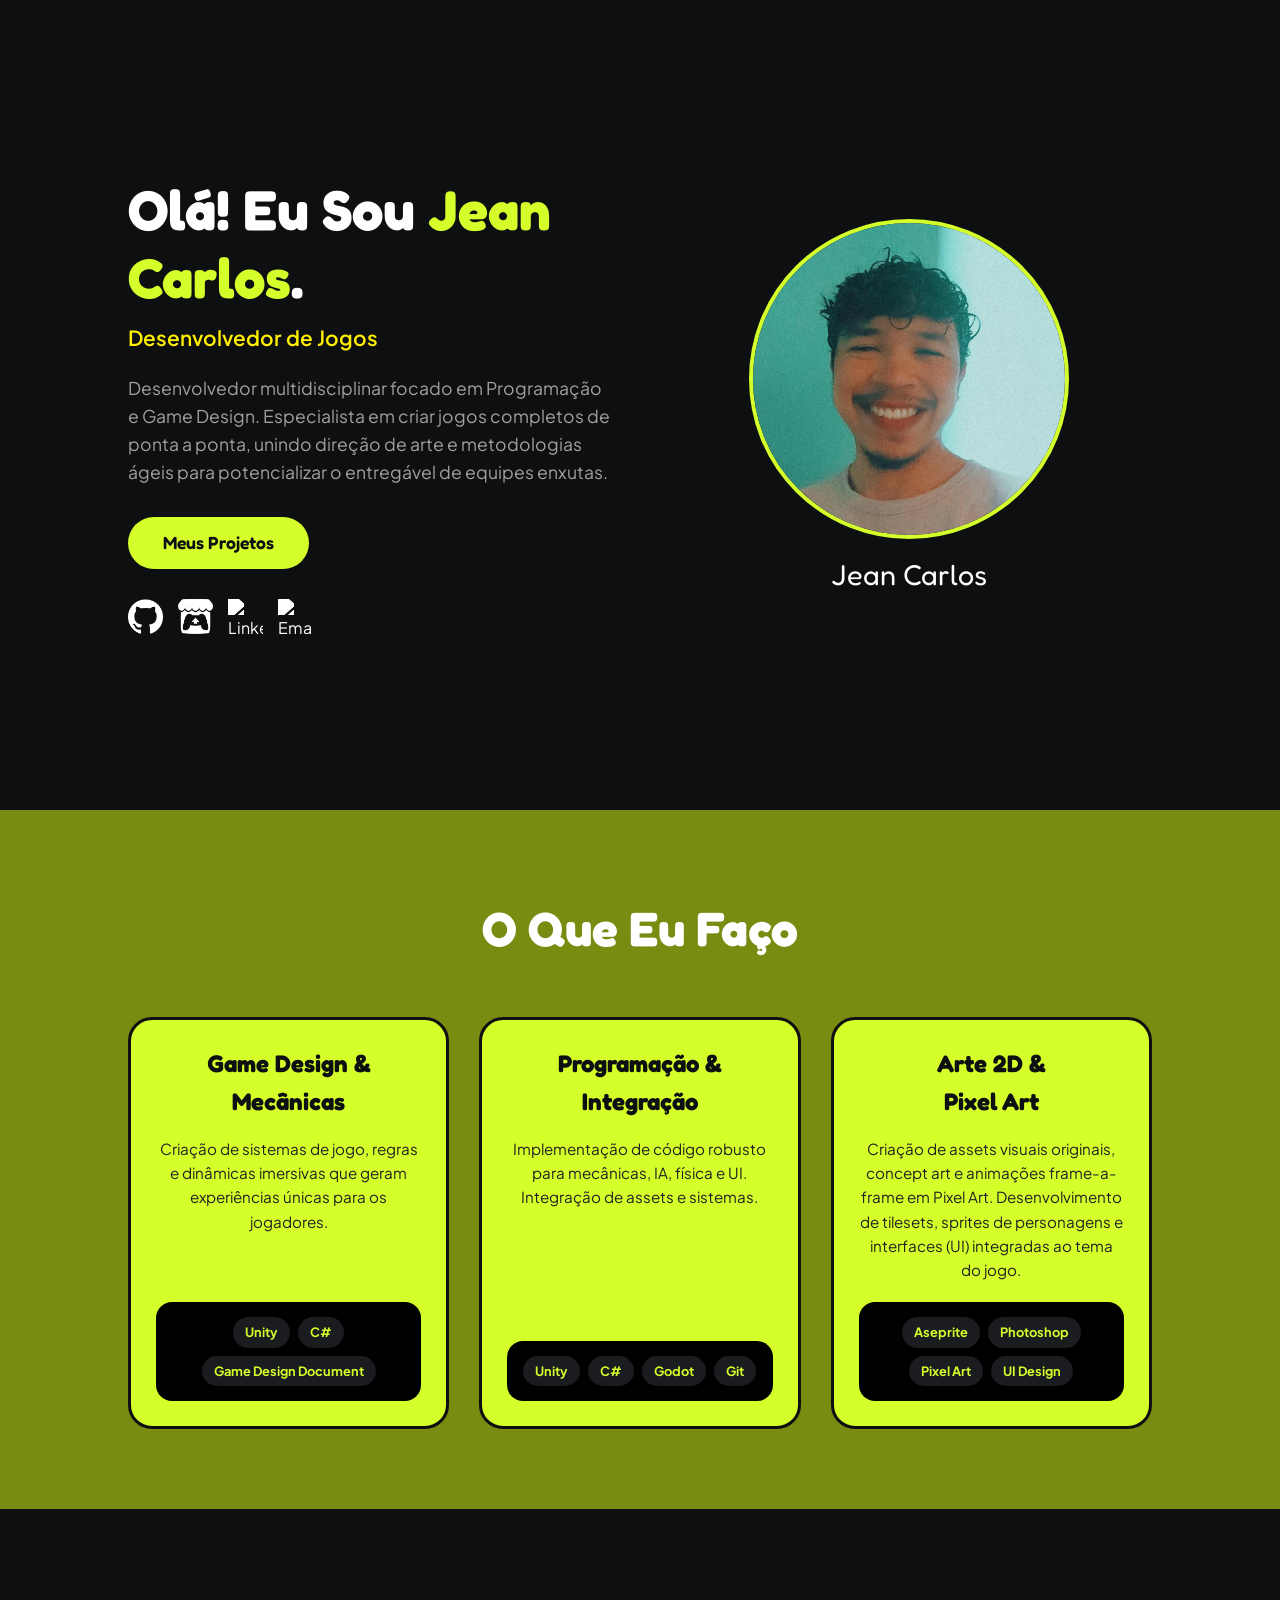
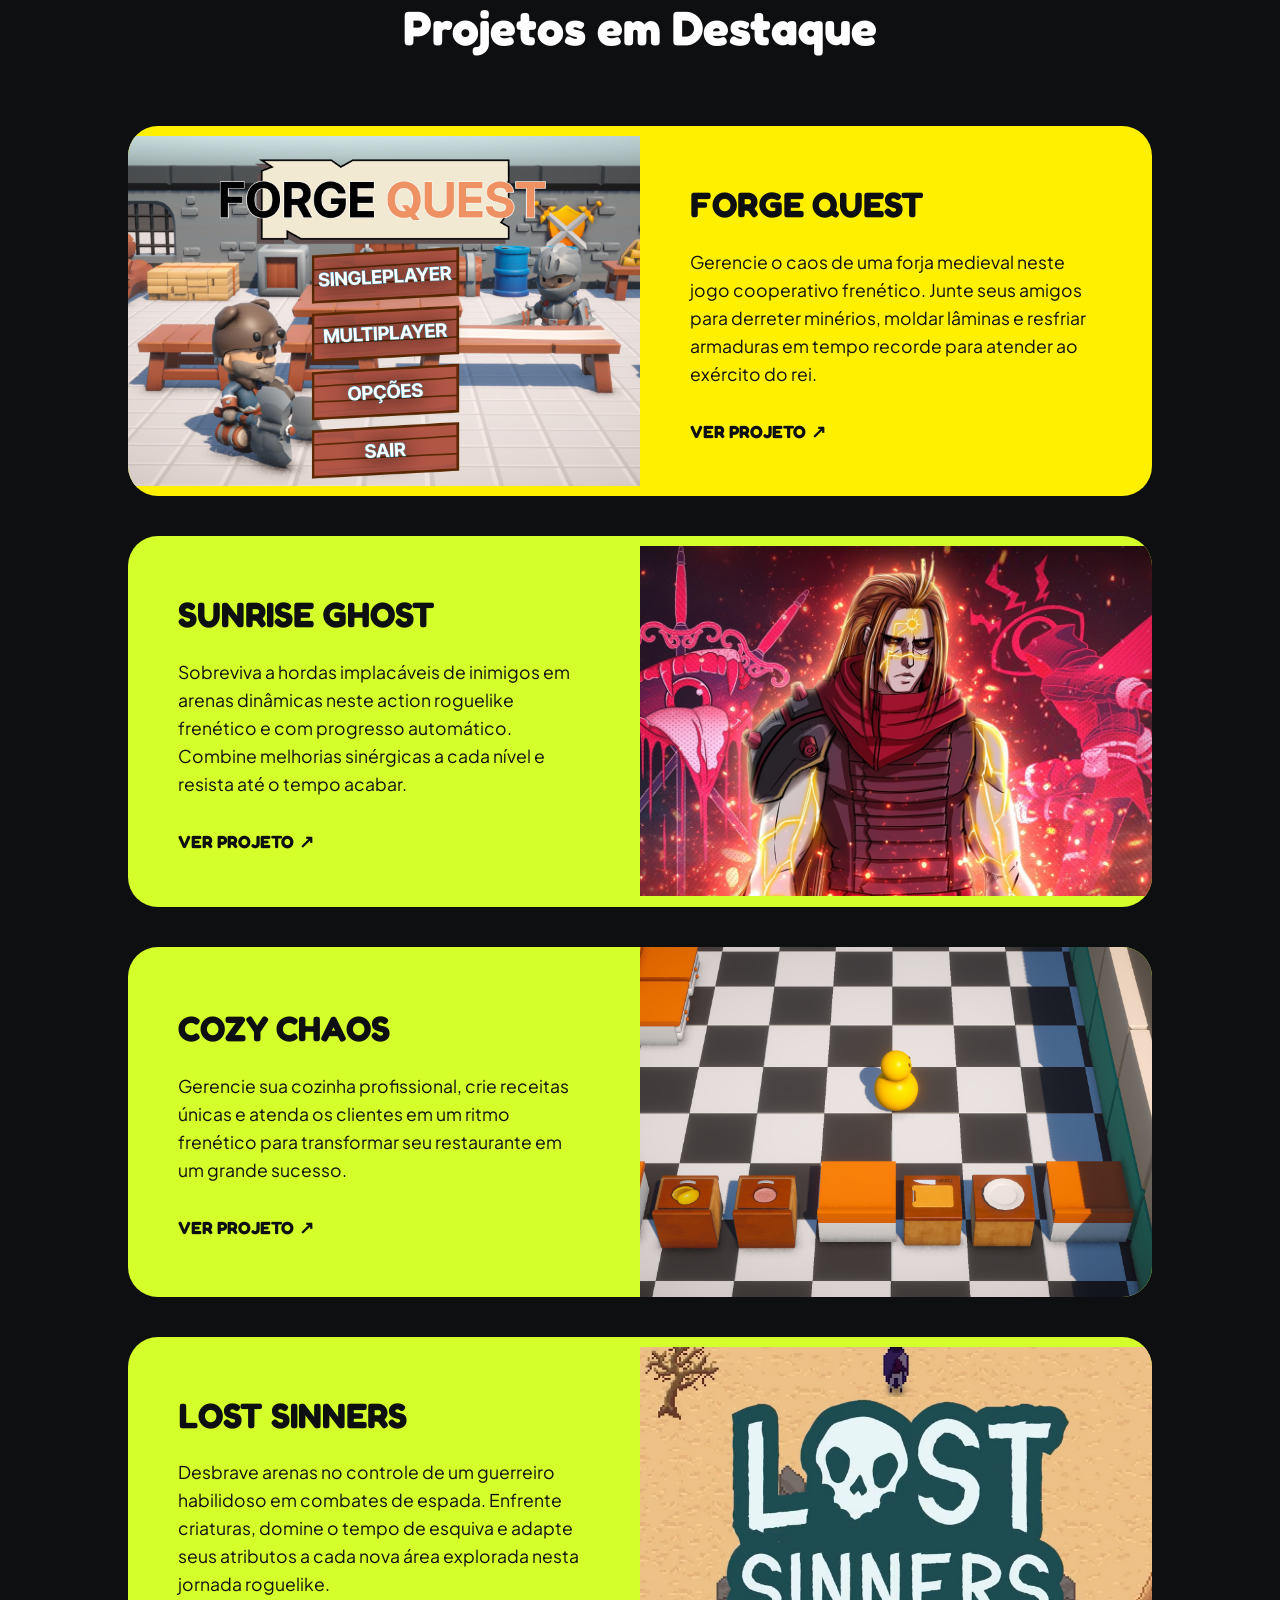
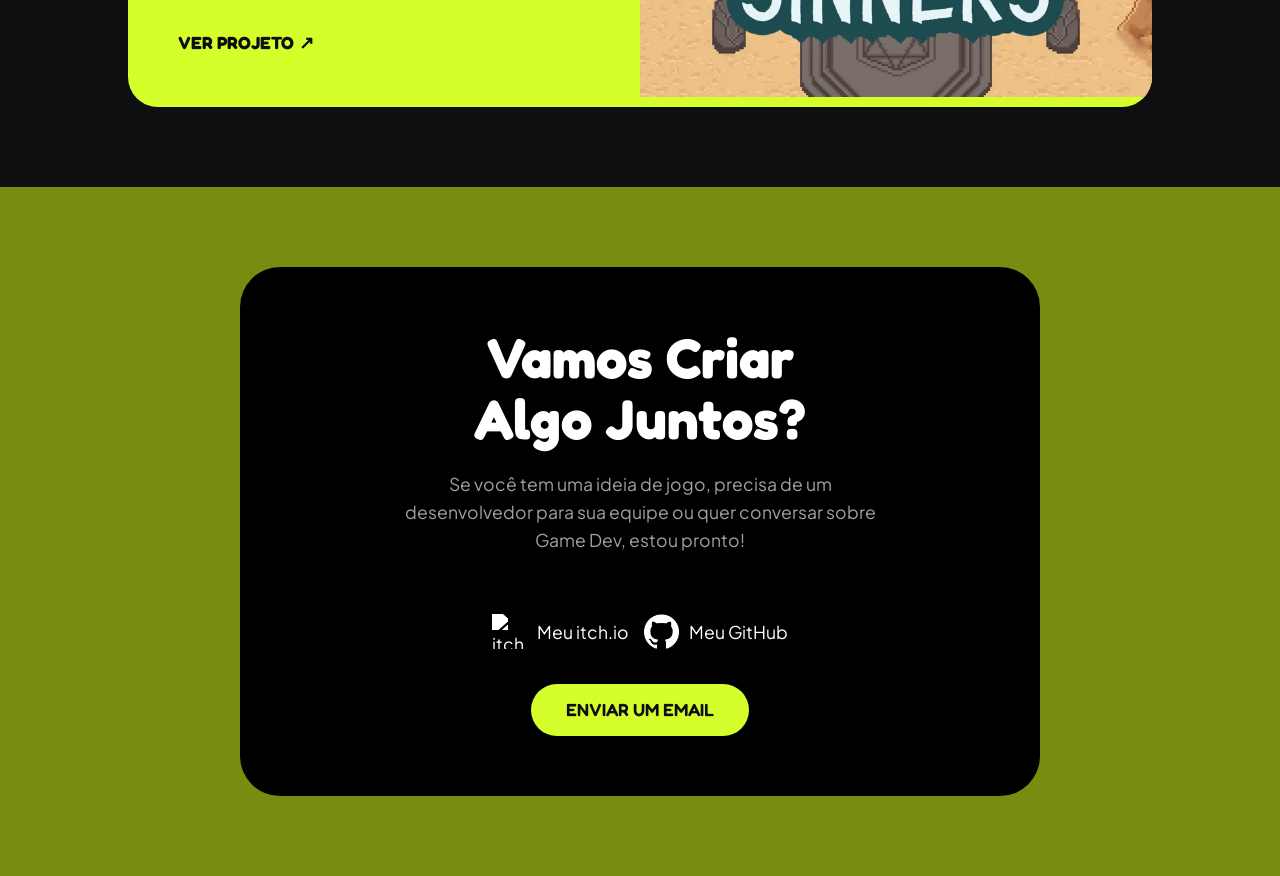
==== index.html @ b70c37a9 "Add files via upload" ====
<!DOCTYPE html>
<html lang="pt-BR">
<head>
    <meta charset="UTF-8">
    <meta name="viewport" content="width=device-width, initial-scale=1.0">
    <title>Portfólio de Game Dev - JEAN CARLOS</title>
    <link rel="stylesheet" href="style.css">
</head>
<body>

    <header class="section-dark header-main">
        <div class="content-left">
            <h1>Olá! Eu Sou <span class="highlight">Jean Carlos</span>.</h1>
            <p class="subtitle">Desenvolvedor de Jogos</p>
            <p>Desenvolvedor multidisciplinar focado em Programação e Game Design. Especialista em criar jogos completos de ponta a ponta, unindo direção de arte e metodologias ágeis para potencializar o entregável de equipes enxutas. </p>
            <div class="call-to-action">
                <a href="#projects" class="btn">Meus Projetos</a>
            </div>
            <div class="social-icons">
                <a href="LINK_DO_GITHUB" target="_blank"><img src="assets/github.png" alt="GitHub"></a>
                <a href="LINK_DO_ITCHIO" target="_blank"><img src="assets/Itchio.png" alt="itch.io"></a>
                <a href="LINK_DO_LINKEDIN" target="_blank"><img src="assets/linkedin.png" alt="LinkedIn"></a>
                <a href="LINK_DO_EMAIL" target="_blank"><img src="assets/Gmail.png" alt="Email"></a>
            </div>
        </div>
        <div class="content-right">
            <img src="assets/perfil.jpeg" alt="Seu Melhor Projeto" class="profile-image">
            <span class="portfolio-tagline">Jean Carlos <br> <span class="accent-font"></span></span>
        </div>
    </header>

    <section class="section-light services-section">
        <h2>O Que Eu Faço</h2>
        <div class="services-grid">
            <div class="service-card">
                <h3>Game Design & <br> Mecânicas</h3>
                <p>Criação de sistemas de jogo, regras e dinâmicas imersivas que geram experiências únicas para os jogadores.</p>
                <div class="tools">
                    <span>Unity</span> <span>C#</span> <span>Game Design Document</span>
                </div>
            </div>
            <div class="service-card">
                <h3>Programação & <br> Integração</h3>
                <p>Implementação de código robusto para mecânicas, IA, física e UI. Integração de assets e sistemas.</p>
                <div class="tools">
                    <span>Unity</span> <span>C#</span> <span>Godot</span> <span>Git</span>
                </div>
            </div>
            <div class="service-card">
                <h3>Arte 2D & <br> Pixel Art</h3>
                <p>Criação de assets visuais originais, concept art e animações frame-a-frame em Pixel Art. Desenvolvimento de tilesets, sprites de personagens e interfaces (UI) integradas ao tema do jogo.</p>
                <div class="tools">
                    <span>Aseprite</span> <span>Photoshop</span> <span>Pixel Art</span> <span>UI Design</span>
                </div>
            </div>
        </div>
    </section>

    <section class="section-dark projects-section" id="projects">
        <h2>Projetos em Destaque</h2>
        <p class="tagline"></p>
        
        <div class="projects-showcase">
            <a href="projetodetalhe_FORGEQUEST.html" class="project-item project-left">
                <img src="assets/Menu.png" alt="Gif do Projeto 1">
                <div class="project-text">
                    <h4>FORGE QUEST</h4>
                    <p>Gerencie o caos de uma forja medieval neste jogo cooperativo frenético. Junte seus amigos para derreter minérios, moldar lâminas e resfriar armaduras em tempo recorde para atender ao exército do rei.</p>
                    <span class="view-project">VER PROJETO</span>
                </div>
            </a>

            <a href="projetodetalhe_SUNRISEGHOST.html" target="_blank" class="project-item project-right">
                <div class="project-text">
                    <h4>SUNRISE GHOST</h4>
                    <p>Sobreviva a hordas implacáveis de inimigos em arenas dinâmicas neste action roguelike frenético e com progresso automático. Combine melhorias sinérgicas a cada nível e resista até o tempo acabar.</p>
                    <span class="view-project">VER PROJETO</span>
                </div>
                <img src="assets/Sunrise Ghost.jpg" alt="Gif do Projeto 2">
            </a>

            <a href="projetodetalhe_COZYCHAOS.html" target="_blank" class="project-item project-right">
                <div class="project-text">
                    <h4>COZY CHAOS</h4>
                    <p>Gerencie sua cozinha profissional, crie receitas únicas e atenda os clientes em um ritmo frenético para transformar seu restaurante em um grande sucesso.</p>
                    <span class="view-project">VER PROJETO</span>
                </div>
                <img src="assets/Cozy Chaos.png" alt="Gif do Projeto 2">
            </a>

            <a href="projetodetalhe_LOSTSINNERS.html" target="_blank" class="project-item project-right">
                <div class="project-text">
                    <h4>LOST SINNERS</h4>
                    <p>Desbrave arenas no controle de um guerreiro habilidoso em combates de espada. Enfrente criaturas, domine o tempo de esquiva e adapte seus atributos a cada nova área explorada nesta jornada roguelike.</p>
                    <span class="view-project">VER PROJETO</span>
                </div>
                <img src="assets/Lost Sinners.png" alt="Gif do Projeto 2">
            </a>

            </div>
    </section>

    <section class="section-light contact-section">
        <div class="contact-card">
            <div class="contact-text">
                <h3>Vamos Criar <br> Algo Juntos?</h3>
                <p>Se você tem uma ideia de jogo, precisa de um desenvolvedor para sua equipe ou quer conversar sobre Game Dev, estou pronto!</p>
                <div class="social-icons social-vertical">
                    <a href="LINK_DO_ITCHIO" target="_blank"><img src="assets/itchio.png" alt="itch.io"> Meu itch.io</a>
                    <a href="LINK_DO_GITHUB" target="_blank"><img src="assets/github.png" alt="GitHub"> Meu GitHub</a>
                </div>
                <div class="contact-cta">
                    <a href="mailto:SEU_EMAIL" class="btn btn-primary">ENVIAR UM EMAIL</a>
                </div>
            </div>
        </div>
    </section>

</body>
</html>
---- style.css ----
/* ==========================================================================
   1. CONFIGURAÇÕES GERAIS E VARIÁVEIS
   ========================================================================== */
@import url('https://fonts.googleapis.com/css2?family=Fredoka:wght@300..700&family=Plus+Jakarta+Sans:wght@300..800&display=swap');

:root {
    --bg-dark: #0e0f11;
    --bg-light: #798b10;
    --accent-vibrant: #d4ff2a;
    --accent-yellow: #fff000;
    --text-light: #ffffff;
    --text-dark: #0e0f11;
    --card-bg-dark: #000000;
    
    --font-title: 'Fredoka', sans-serif;
    --font-body: 'Plus Jakarta Sans', sans-serif;
}

* {
    margin: 0;
    padding: 0;
    box-sizing: border-box;
    scroll-behavior: smooth;
}

body {
    font-family: var(--font-body);
    background-color: var(--bg-dark);
    color: var(--text-light);
    overflow-x: hidden;
    line-height: 1.6;
}

h1, h2, h3, h4 {
    font-family: var(--font-title);
    font-weight: 700;
}

img {
    max-width: 100%;
    display: block;
}

/* ==========================================================================
   2. COMPONENTES REUTILIZÁVEIS (BOTÕES E SEÇÕES)
   ========================================================================== */
.section-dark {
    background-color: var(--bg-dark);
    padding: 80px 10%;
}

.section-light {
    background-color: var(--bg-light);
    color: var(--text-dark);
    padding: 80px 10%;
}

.highlight {
    color: var(--accent-vibrant);
}

.btn {
    display: inline-block;
    background-color: var(--accent-vibrant);
    color: var(--text-dark);
    padding: 12px 35px;
    border-radius: 50px;
    font-family: var(--font-title);
    font-size: 1.1rem;
    text-decoration: none;
    font-weight: 600;
    transition: transform 0.2s ease, box-shadow 0.2s ease;
}

.btn:hover {
    transform: translateY(-3px);
    box-shadow: 0 5px 15px rgba(212, 255, 42, 0.4);
}

.social-icons {
    display: flex;
    gap: 15px;
    margin-top: 30px;
}

.social-icons a img {
    width: 35px;
    height: 35px;
    transition: transform 0.2s;
    filter: brightness(0) invert(1);
}

.social-icons a:hover img {
    transform: scale(1.1);
}

/* ==========================================================================
   3. CABEÇALHO / HERO SECTION
   ========================================================================== */
.header-main {
    display: flex;
    align-items: center;
    justify-content: space-between;
    min-height: 90vh;
    gap: 50px;
}

.header-main .content-left {
    flex: 1;
    max-width: 600px;
}

.header-main h1 {
    font-size: 3.5rem;
    margin-bottom: 10px;
    line-height: 1.2;
}

.header-main .subtitle {
    color: var(--accent-yellow);
    font-size: 1.3rem;
    font-weight: 600;
    margin-bottom: 20px;
}

.header-main p {
    font-size: 1.1rem;
    color: #a0a0a0;
    margin-bottom: 30px;
}

.header-main .content-right {
    flex: 1;
    display: flex;
    flex-direction: column;
    align-items: center;
    position: relative;
}

.profile-image {
    width: 320px; 
    height: 320px; 
    border-radius: 50%; 
    object-fit: cover; 
    border: 4px solid var(--accent-vibrant); 
    margin: 0 auto;
}

.portfolio-tagline {
    margin-top: 20px;
    font-family: var(--font-title);
    font-size: 1.8rem;
    text-align: center;
    line-height: 1.1;
}

.accent-font {
    color: var(--accent-yellow);
    font-style: italic;
    font-size: 1.5rem;
}

/* ==========================================================================
   4. SEÇÃO O QUE EU FAÇO (CARDS VERDES)
   ========================================================================== */
.services-section h2 {
    font-size: 3rem;
    text-align: center;
    margin-bottom: 50px;
    color: var(--text-light);
}

.services-grid {
    display: grid;
    grid-template-columns: repeat(auto-fit, minmax(280px, 1fr));
    gap: 30px;
}

.service-card {
    background-color: var(--accent-vibrant);
    border-radius: 24px;
    padding: 25px;
    display: flex;
    flex-direction: column;
    align-items: center;
    text-align: center;
    border: 3px solid var(--bg-dark);
}

.service-card img {
    width: 100%;
    height: 180px;
    object-fit: cover;
    border-radius: 18px;
    margin-bottom: 20px;
}

.service-card h3 {
    font-size: 1.5rem;
    margin-bottom: 15px;
    color: var(--text-dark);
}

.service-card p {
    font-size: 0.95rem;
    color: #222;
    margin-bottom: 20px;
    flex-grow: 1;
}

.tools {
    background-color: var(--card-bg-dark);
    width: 100%;
    padding: 15px;
    border-radius: 16px;
    display: flex;
    flex-wrap: wrap;
    gap: 8px;
    justify-content: center;
}

.tools span {
    background-color: #1a1c20;
    color: var(--accent-vibrant);
    padding: 5px 12px;
    border-radius: 20px;
    font-size: 0.8rem;
    font-weight: bold;
}

/* ==========================================================================
   5. SEÇÃO PROJETOS EM DESTAQUE
   ========================================================================== */
.projects-section h2 {
    font-size: 3rem;
    text-align: center;
    margin-bottom: 10px;
}

.projects-section .tagline {
    text-align: center;
    color: #a0a0a0;
    margin-bottom: 60px;
    font-size: 1.1rem;
}

.projects-showcase {
    display: flex;
    flex-direction: column;
    gap: 40px;
}

.project-item {
    display: flex;
    background-color: var(--accent-yellow);
    color: var(--text-dark);
    text-decoration: none;
    border-radius: 30px;
    overflow: hidden;
    align-items: center;
    transition: transform 0.3s ease;
}

.project-item:hover {
    transform: scale(1.02);
}

.project-right {
    background-color: var(--accent-vibrant);
}

.project-item img {
    width: 50%;
    height: 350px;
    object-fit: cover;
}

.project-text {
    width: 50%;
    padding: 50px;
    display: flex;
    flex-direction: column;
    justify-content: center;
}

.project-text h4 {
    font-size: 2.2rem;
    margin-bottom: 15px;
}

.project-text p {
    font-size: 1.1rem;
    margin-bottom: 30px;
    color: #111;
}

.view-project {
    font-family: var(--font-title);
    font-weight: bold;
    font-size: 1.1rem;
    display: inline-flex;
    align-items: center;
    gap: 5px;
}

.view-project::after {
    content: ' ↗';
}

/* ==========================================================================
   6. SEÇÃO CONTATO (FAÇA SEU PEDIDO)
   ========================================================================== */
.contact-card {
    background-color: var(--card-bg-dark);
    color: var(--text-light);
    border-radius: 40px;
    padding: 60px;
    max-width: 800px;         
    margin: 0 auto;           
    text-align: center;       
    display: flex;
    flex-direction: column;   
    align-items: center;      
    justify-content: center;
    gap: 20px;
}

.contact-text {
    width: 100%;             
    display: flex;
    flex-direction: column;
    align-items: center;      
}

.contact-text h3 {
    font-size: 3.5rem;
    line-height: 1.1;
    margin-bottom: 20px;
    color: var(--text-light);
}

.contact-text p {
    color: #a0a0a0;
    font-size: 1.1rem;
    margin-bottom: 30px;
    max-width: 500px;
    margin-left: auto;        
    margin-right: auto;       
}

.social-vertical {
    display: flex;
    flex-direction: row;
    gap: 15px;
    margin-bottom: 35px;
    align-items: center;      
}

.social-vertical a {
    color: var(--text-light);
    text-decoration: none;
    display: flex;
    align-items: center;
    gap: 10px;
    font-size: 1.1rem;
}

.contact-cta {
    width: 100%;
    display: flex;
    justify-content: center;  
}

.contact-image {
    flex: 1;
    display: flex;
    justify-content: center;
}

.contact-image img {
    max-height: 400px;
    border-radius: 30px;
    object-fit: cover;
}

/* ==========================================================================
   7. RESPONSIVIDADE PÁGINA PRINCIPAL (MOBILE)
   ========================================================================== */
@media (max-width: 968px) {
    .header-main {
        flex-direction: column-reverse;
        text-align: center;
        padding-top: 40px;
    }
    
    .social-icons {
        justify-content: center;
    }

    .project-item {
        flex-direction: column !important; 
    }

    .project-item img, .project-text {
        width: 100%;
    }

    .project-text {
        padding: 30px;
    }

    .contact-card {
        flex-direction: column;
        padding: 40px 20px;
        text-align: center;
    }

    .contact-text h3 {
        font-size: 2.5rem;
    }

    .social-vertical a {
        justify-content: center;
    }
}

/* ==========================================================================
   8. ESTILOS EXCLUSIVOS DA PÁGINA DE DETALHES (PROJETO INTERNO)
   ========================================================================== */
.body-detail {
    background-color: #2b2b2b;
    color: #e5e5e5;
}

.detail-nav {
    display: flex;
    justify-content: space-between;
    align-items: center;
    padding: 20px 10%;
    background-color: #1f1f1f;
    border-bottom: 2px solid #3d3d3d;
    position: sticky;
    top: 0;
    z-index: 1000;
}

.btn-back {
    color: var(--accent-vibrant);
    text-decoration: none;
    font-family: var(--font-title);
    font-weight: bold;
    transition: color 0.2s;
}

.btn-back:hover {
    color: var(--accent-yellow);
}

.game-title-nav {
    font-size: 1.1rem;
    color: #b5b5b5;
}

.container-detail {
    max-width: 1200px;
    margin: 40px auto;
    padding: 0 20px;
}

.detail-section {
    margin-bottom: 60px;
}

.detail-title {
    font-family: var(--font-title);
    font-size: 2.5rem;
    font-style: italic;
    color: #ffffff;
    text-transform: uppercase;
    letter-spacing: 1px;
    margin-bottom: 10px;
}

.detail-subtitle {
    font-family: var(--font-title);
    font-size: 1.4rem;
    font-style: italic;
    color: #ffffff;
    text-transform: uppercase;
    margin-bottom: 10px;
}

.detail-description {
    font-family: var(--font-body);
    font-size: 0.95rem;
    color: #b5b5b5;
    text-transform: uppercase; 
    letter-spacing: 0.5px;
    max-width: 900px;
    margin-bottom: 25px;
    line-height: 1.5;
}

.image-wrapper {
    background-color: #1f1f1f;
    padding: 10px;
    border-radius: 4px;
    box-shadow: 0 10px 30px rgba(0,0,0,0.5);
}

.image-wrapper img {
    width: 100%;
    height: auto;
    display: block;
}

.grid-2-columns {
    display: grid;
    grid-template-columns: 1.2fr 0.8fr;
    gap: 40px;
    align-items: start;
}

.side-info {
    display: flex;
    flex-direction: column;
    gap: 20px;
}

.small-ship {
    max-width: 250px;
    align-self: flex-start;
}

.detail-divider {
    border: none;
    height: 1px;
    background: linear-gradient(to right, #3d3d3d, transparent);
    margin: 60px 0;
}

.detail-footer {
    text-align: center;
    padding: 40px;
    background-color: #1f1f1f;
    color: #777;
    font-size: 0.85rem;
}

/* ==========================================================================
   9. SISTEMA INTERATIVO DE RETRAÇÃO (DETAILS & SUMMARY)
   ========================================================================== */
summary::-webkit-details-marker {
    display: none;
}

summary {
    display: flex;
    align-items: center;
    justify-content: space-between;
    cursor: pointer;
    list-style: none;
    outline: none;
}

.arrow-toggle {
    color: var(--accent-vibrant);
    font-size: 0.8rem;
    transition: transform 0.2s ease;
}

details[open] .arrow-toggle {
    transform: rotate(180deg);
    color: var(--accent-yellow);
}

/* Grid de Mecânicas */
.mechanics-grid {
    display: grid;
    grid-template-columns: repeat(auto-fit, minmax(250px, 1fr));
    gap: 20px;
    margin-top: 30px;
}

.mechanic-card {
    background-color: #1f1f1f;
    border: 1px solid #3d3d3d;
    padding: 20px;
    border-radius: 12px;
    transition: border-color 0.2s ease;
}

.mechanic-card:hover {
    border-color: var(--accent-vibrant);
}

.mechanic-summary {
    width: 100%;
}

.mechanic-summary .mechanic-card-title {
    margin-bottom: 0;
    flex-grow: 1;
    padding-left: 10px;
}

.mechanic-card-title {
    font-family: var(--font-title);
    font-size: 1.2rem;
    color: #ffffff;
    text-transform: uppercase;
    letter-spacing: 0.5px;
}

.mechanics-dropdown-text {
    margin-top: 15px;
    font-size: 0.85rem !important;
    line-height: 1.4;
}

/* Blocos de Funções (Role) */
.role-subtopic {
    margin-bottom: 15px;
    padding: 10px 15px;
    border-left: 3px solid var(--accent-vibrant);
    background-color: rgba(255, 255, 255, 0.02);
    border-radius: 0 8px 8px 0;
}

.role-summary .role-sub-title {
    margin-bottom: 0;
    flex-grow: 1;
}

.role-sub-title {
    font-family: var(--font-title);
    font-size: 1.1rem;
    color: #ffffff;
    letter-spacing: 0.5px;
}

.role-dropdown-text {
    margin-top: 12px;
    padding-top: 5px;
}

/* Responsividade da Página Interna */
@media (max-width: 768px) {
    .grid-2-columns {
        grid-template-columns: 1fr;
    }
    .detail-title {
        font-size: 2rem;
    }
    .small-ship {
        max-width: 100%;
    }
}
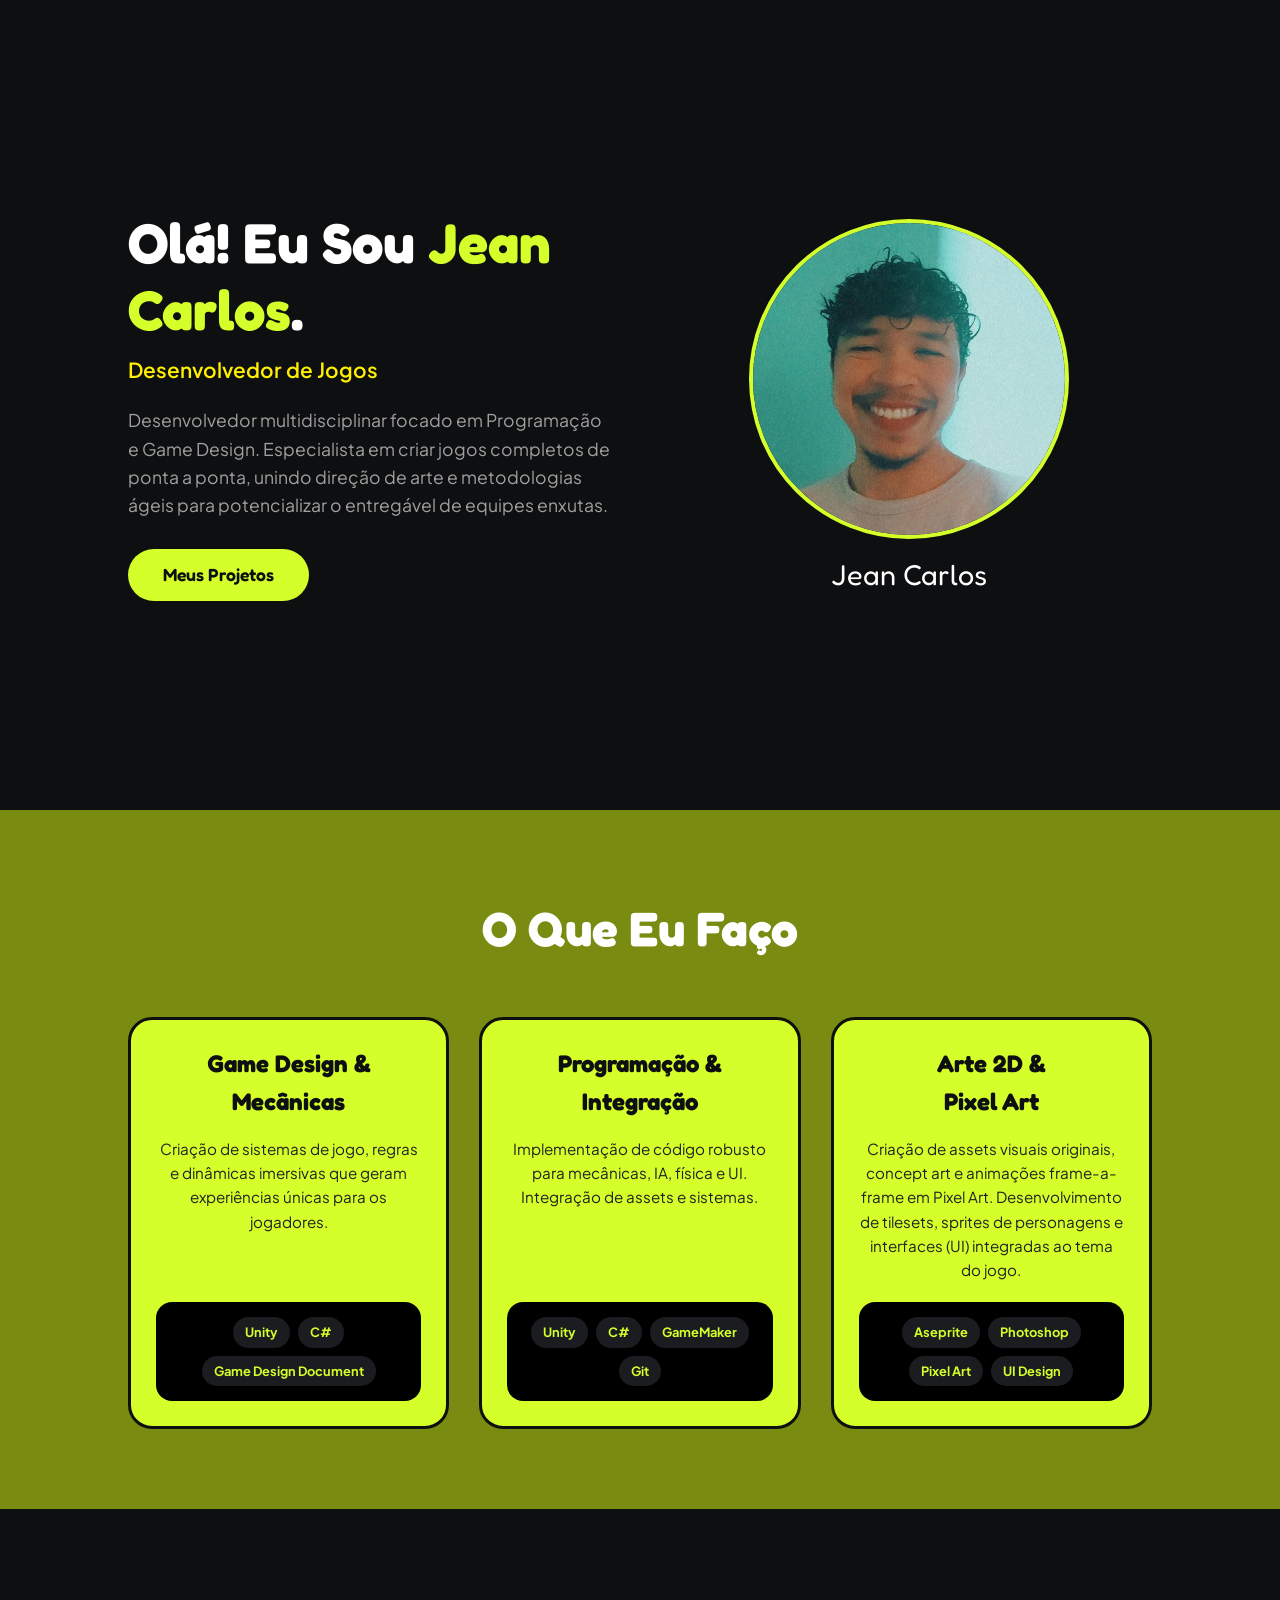
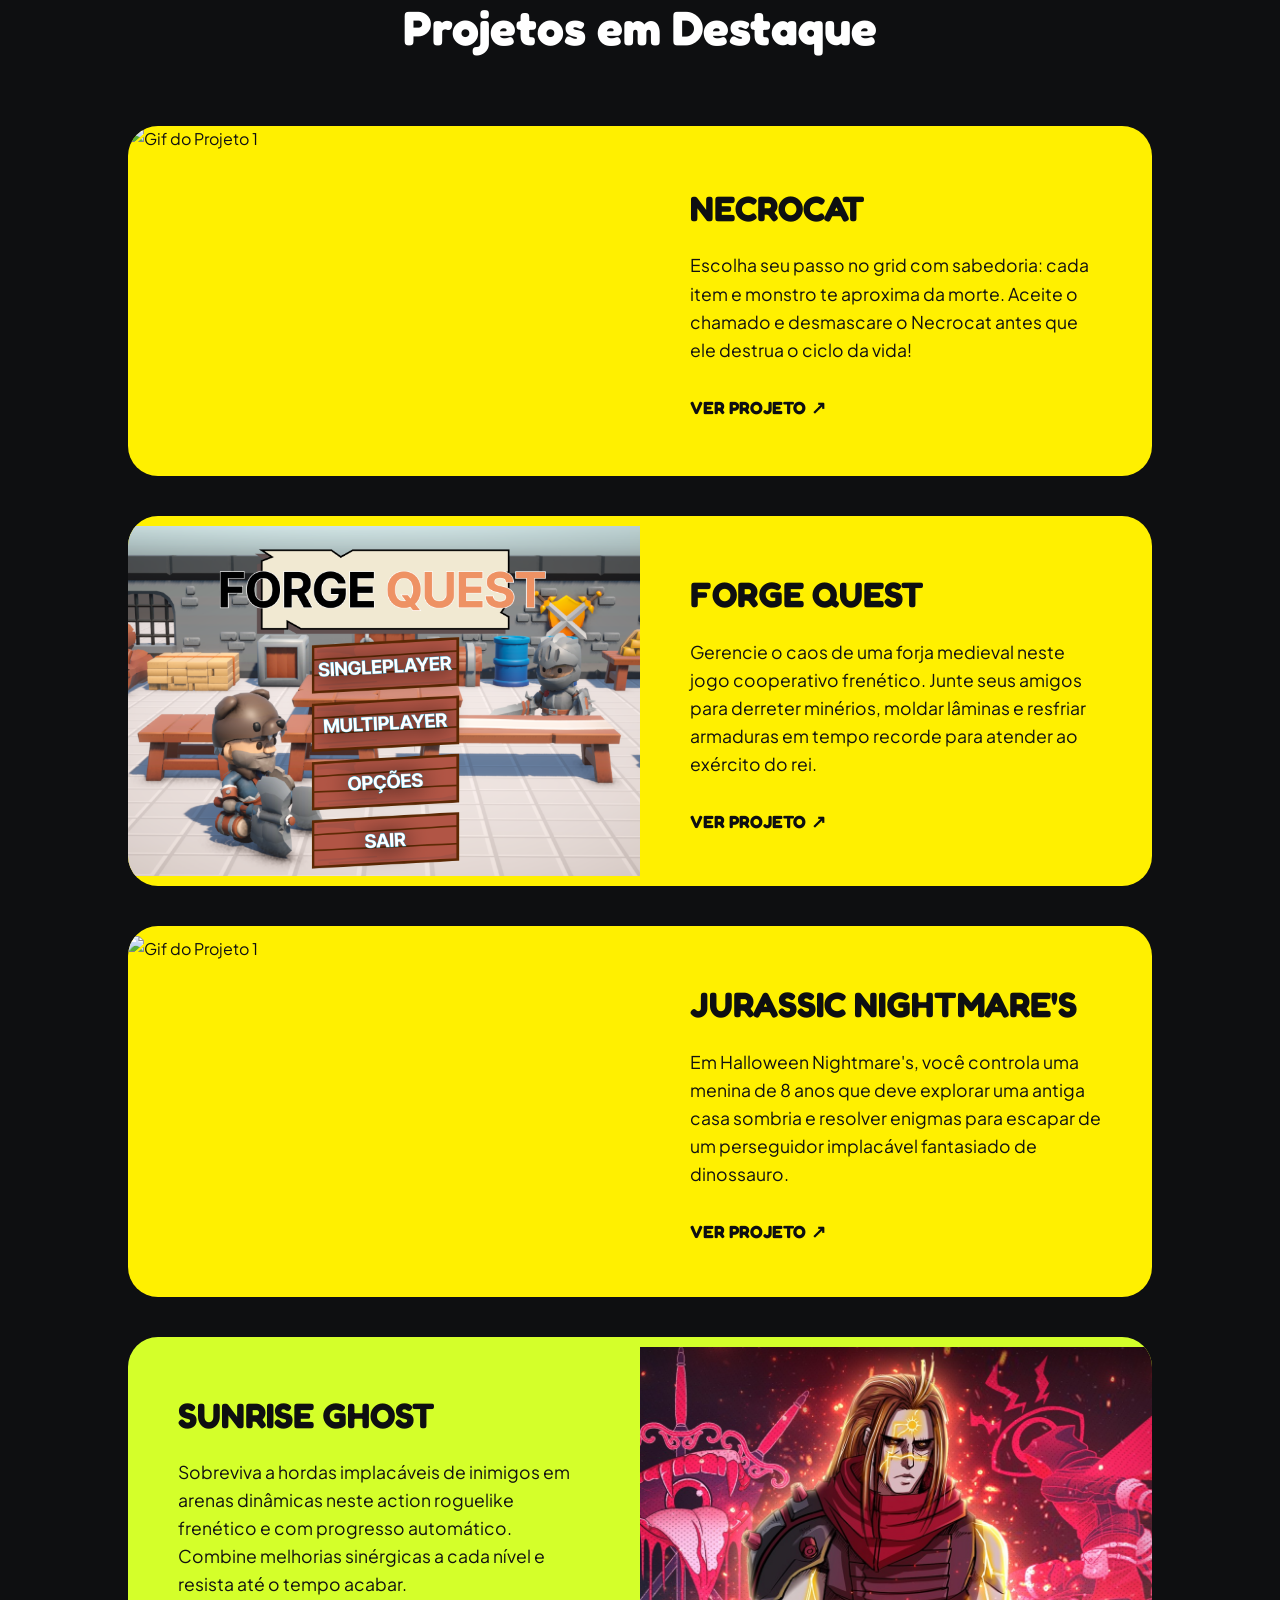
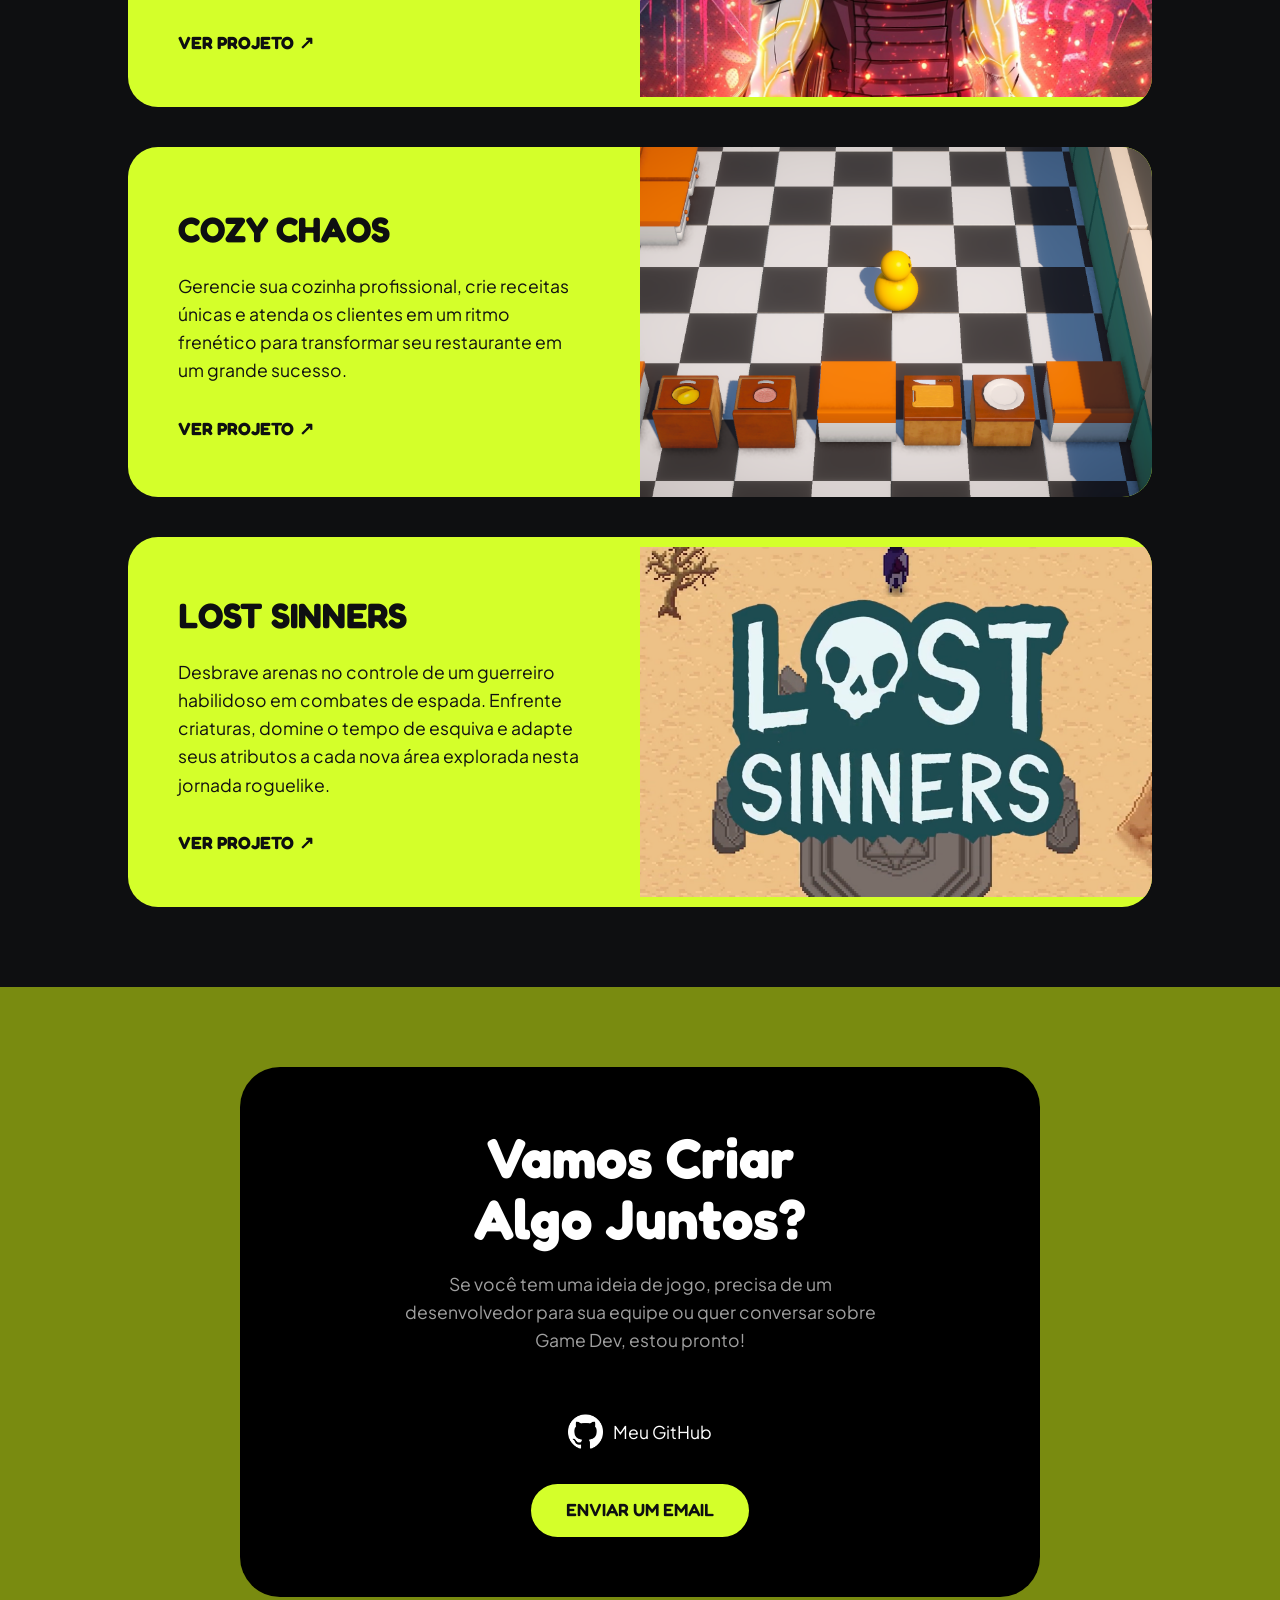
==== commit 6cfab88b: "Add files via upload" ====
--- a/index.html
+++ b/index.html
@@ -16,12 +16,7 @@
             <div class="call-to-action">
                 <a href="#projects" class="btn">Meus Projetos</a>
             </div>
-            <div class="social-icons">
-                <a href="LINK_DO_GITHUB" target="_blank"><img src="assets/github.png" alt="GitHub"></a>
-                <a href="LINK_DO_ITCHIO" target="_blank"><img src="assets/Itchio.png" alt="itch.io"></a>
-                <a href="LINK_DO_LINKEDIN" target="_blank"><img src="assets/linkedin.png" alt="LinkedIn"></a>
-                <a href="LINK_DO_EMAIL" target="_blank"><img src="assets/Gmail.png" alt="Email"></a>
-            </div>
+    
         </div>
         <div class="content-right">
             <img src="assets/perfil.jpeg" alt="Seu Melhor Projeto" class="profile-image">
@@ -43,7 +38,7 @@
                 <h3>Programação & <br> Integração</h3>
                 <p>Implementação de código robusto para mecânicas, IA, física e UI. Integração de assets e sistemas.</p>
                 <div class="tools">
-                    <span>Unity</span> <span>C#</span> <span>Godot</span> <span>Git</span>
+                    <span>Unity</span> <span>C#</span> <span>GameMaker</span> <span>Git</span>
                 </div>
             </div>
             <div class="service-card">
@@ -61,11 +56,31 @@
         <p class="tagline"></p>
         
         <div class="projects-showcase">
+            <a href="projetodetalhe_NECROCAT.html" class="project-item project-left">
+                <img src="assets/Necrocat.webp" alt="Gif do Projeto 1">
+                <div class="project-text">
+                    <h4>NECROCAT</h4>
+                    <p>Escolha seu passo no grid com sabedoria: cada item e monstro te aproxima da morte.
+Aceite o chamado e desmascare o Necrocat antes que ele destrua o ciclo da vida!</p>
+                    <span class="view-project">VER PROJETO</span>
+                </div>
+            </a>
+
             <a href="projetodetalhe_FORGEQUEST.html" class="project-item project-left">
                 <img src="assets/Menu.png" alt="Gif do Projeto 1">
                 <div class="project-text">
                     <h4>FORGE QUEST</h4>
                     <p>Gerencie o caos de uma forja medieval neste jogo cooperativo frenético. Junte seus amigos para derreter minérios, moldar lâminas e resfriar armaduras em tempo recorde para atender ao exército do rei.</p>
+                    <span class="view-project">VER PROJETO</span>
+                </div>
+            </a>
+
+            <div class="projects-showcase">
+            <a href="projetodetalhe_BARBARANIGHTMARES.HTML" class="project-item project-left">
+                <img src="assets/BarabaraMenu.png" alt="Gif do Projeto 1">
+                <div class="project-text">
+                    <h4>JURASSIC NIGHTMARE'S</h4>
+                    <p>Em Halloween Nightmare's, você controla uma menina de 8 anos que deve explorar uma antiga casa sombria e resolver enigmas para escapar de um perseguidor implacável fantasiado de dinossauro.</p>
                     <span class="view-project">VER PROJETO</span>
                 </div>
             </a>
@@ -106,11 +121,10 @@
                 <h3>Vamos Criar <br> Algo Juntos?</h3>
                 <p>Se você tem uma ideia de jogo, precisa de um desenvolvedor para sua equipe ou quer conversar sobre Game Dev, estou pronto!</p>
                 <div class="social-icons social-vertical">
-                    <a href="LINK_DO_ITCHIO" target="_blank"><img src="assets/itchio.png" alt="itch.io"> Meu itch.io</a>
-                    <a href="LINK_DO_GITHUB" target="_blank"><img src="assets/github.png" alt="GitHub"> Meu GitHub</a>
+                    <a href="https://github.com/JeanCarlos159" target="_blank"><img src="assets/github.png" alt="GitHub"> Meu GitHub</a>
                 </div>
                 <div class="contact-cta">
-                    <a href="mailto:SEU_EMAIL" class="btn btn-primary">ENVIAR UM EMAIL</a>
+                    <a href="mailto:jeancarlosdev21@gmail.com" class="btn btn-primary">ENVIAR UM EMAIL</a>
                 </div>
             </div>
         </div>
